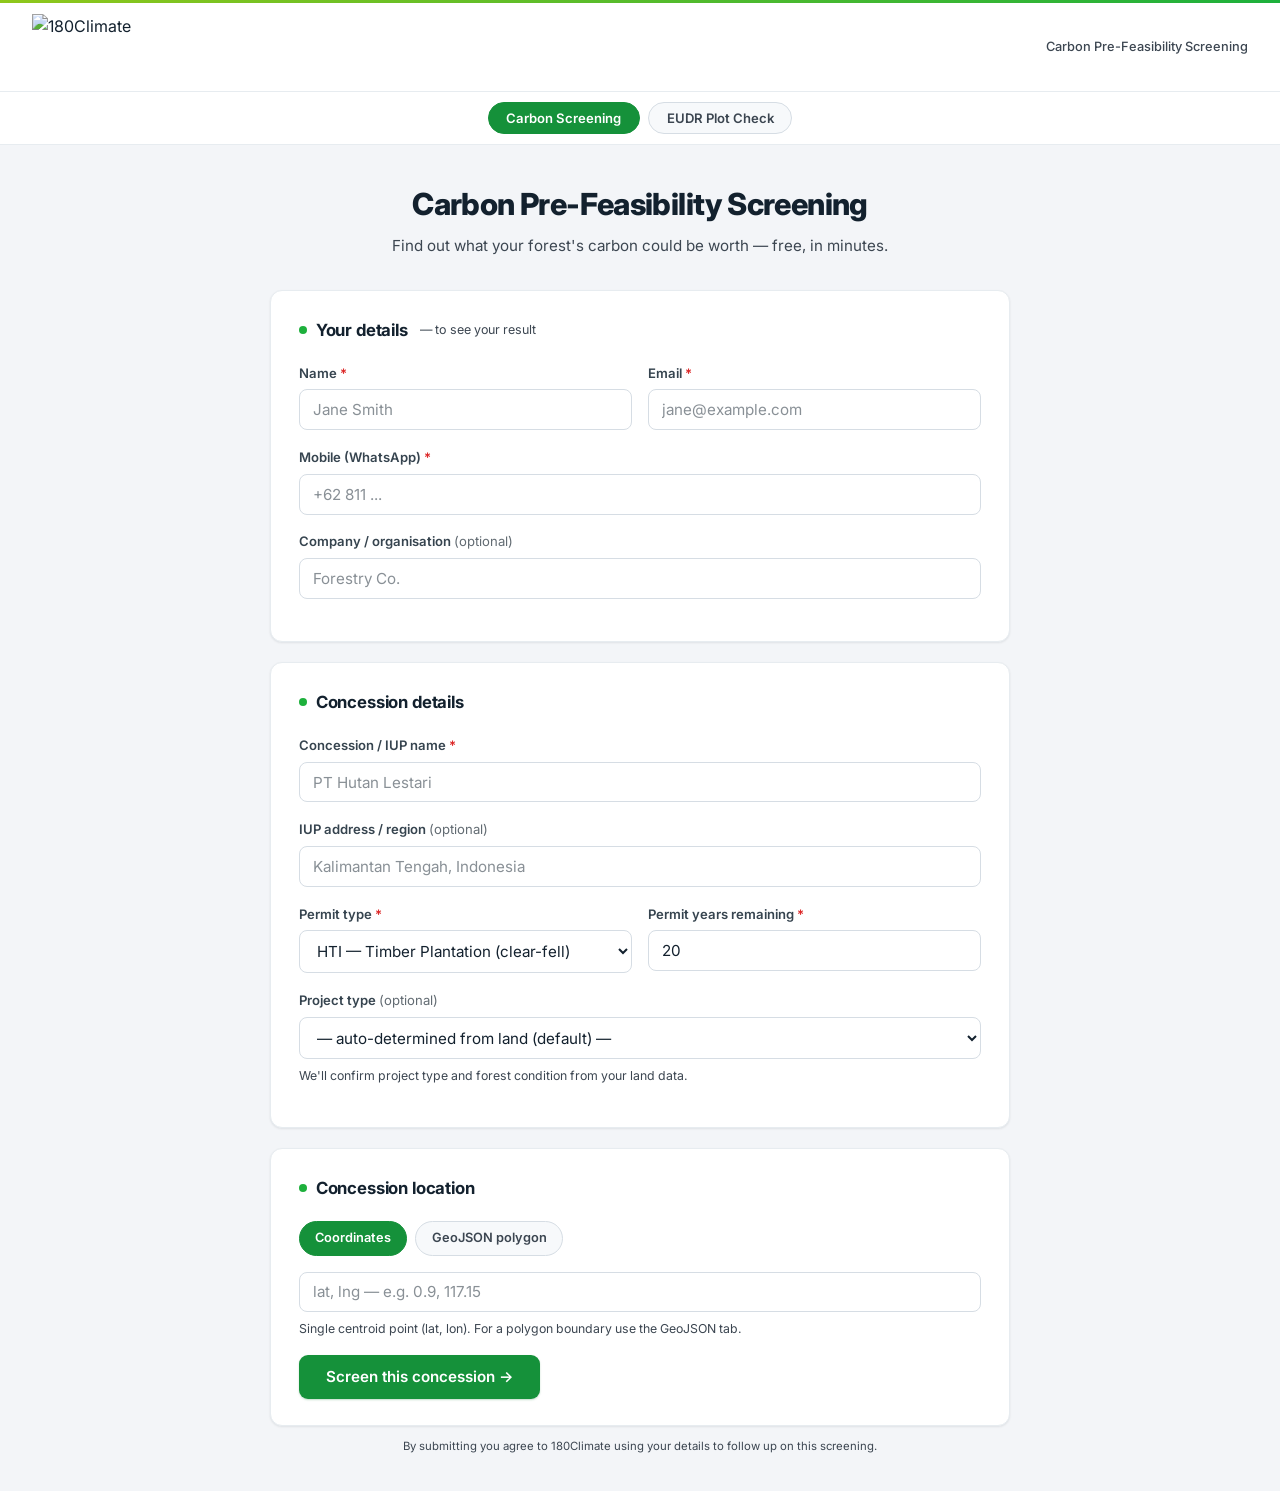
==== frontend/index.html @ b821e840 "fix(eudr): map basemap maxNativeZoom+fitBounds cap+invalidateSize (WO-EUDR-LIVEFIX-018) frontend/ind" ====
<!DOCTYPE html>
<html lang="en">
<head>
  <meta charset="UTF-8">
  <meta name="viewport" content="width=device-width, initial-scale=1.0">
  <title>180Climate — Carbon Pre-Feasibility Screening</title>
  <link rel="preconnect" href="https://fonts.googleapis.com">
  <link rel="preconnect" href="https://fonts.gstatic.com" crossorigin>
  <link href="https://fonts.googleapis.com/css2?family=Inter:wght@400;500;600;700;800&display=swap" rel="stylesheet">
  <link rel="icon" type="image/png" href="/favicon.ico">
  <link rel="stylesheet" href="https://unpkg.com/leaflet@1.9.4/dist/leaflet.css"/>
  <style>
    :root {
      --green: #15913A;
      --green-deep: #0E7A30;
      --green-bright: #1DB03C;
      --lime: #8FC71B;
      --ink: #13212E;
      --muted: #3C4651;
      --line: #D6DDE4;
      --line-soft: #E7ECF0;
      --page: #F3F5F8;
      --surface: #FFFFFF;
      --radius: 12px;
      --shadow: 0 1px 2px rgba(16,32,48,.05), 0 1px 3px rgba(16,32,48,.04);
    }
    *, *::before, *::after { box-sizing: border-box; margin: 0; padding: 0; }
    body { font-family: 'Inter', system-ui, -apple-system, 'Segoe UI', sans-serif;
      background: var(--page); color: var(--ink); line-height: 1.55; -webkit-font-smoothing: antialiased; }

    /* ── Top stripe ───────────────────────────────────────────────────────── */
    .topbar { height: 3px; background: linear-gradient(90deg, var(--lime), var(--green-bright)); }

    /* ── Header ───────────────────────────────────────────────────────────── */
    header {
      background: var(--surface); border-bottom: 1px solid var(--line-soft);
      padding: .7rem 2rem; display: flex; align-items: center; gap: 1rem;
      position: sticky; top: 0; z-index: 1000;
    }
    .logo-img { height: 66px; width: auto; display: block; }
    .header-tag { margin-left: auto; font-size: .8rem; font-weight: 500; color: var(--muted); display: none; }
    @media(min-width: 580px) { .header-tag { display: block; } }

    /* ── Layout ───────────────────────────────────────────────────────────── */
    .container { max-width: 780px; margin: 2.25rem auto; padding: 0 1.25rem; }

    /* ── Hero ─────────────────────────────────────────────────────────────── */
    .hero { text-align: center; margin-bottom: 2rem; }
    .hero h1 { font-size: 1.9rem; font-weight: 800; letter-spacing: -.02em; color: var(--ink); }
    .hero p { margin-top: .4rem; font-size: .95rem; color: var(--muted); }
    .hero .pills { margin-top: .75rem; display: flex; gap: .4rem; justify-content: center; flex-wrap: wrap; }

    /* ── Cards ────────────────────────────────────────────────────────────── */
    .card {
      background: var(--surface); border: 1px solid var(--line-soft); border-radius: var(--radius);
      box-shadow: var(--shadow); padding: 1.6rem 1.75rem; margin-bottom: 1.25rem;
    }
    .card h2 {
      font-size: 1.05rem; font-weight: 700; color: var(--ink); letter-spacing: -.01em;
      display: flex; align-items: center; gap: .55rem; margin-bottom: 1.25rem;
    }
    .card h2 .dot { width: 8px; height: 8px; border-radius: 50%; background: var(--green-bright); flex-shrink: 0; }
    .card h2 .hint { margin-left: .2rem; font-size: .78rem; font-weight: 400; color: var(--muted); }

    /* ── Form elements ────────────────────────────────────────────────────── */
    .form-row { margin-bottom: 1.05rem; }
    label { display: block; font-size: .82rem; font-weight: 600; color: #36444F; margin-bottom: .4rem; }
    .req { color: #DC2626; }
    .opt { color: #626B72; font-weight: 400; }
    input, select, textarea {
      width: 100%; font-family: inherit; font-size: .95rem; color: var(--ink);
      background: var(--surface); border: 1px solid var(--line); border-radius: 8px;
      padding: .62rem .8rem; transition: border-color .15s, box-shadow .15s;
    }
    input::placeholder, textarea::placeholder { color: #899096; }
    input:focus, select:focus, textarea:focus {
      outline: none; border-color: var(--green);
      box-shadow: 0 0 0 3px rgba(21,145,58,.15);
    }
    textarea { resize: vertical; min-height: 80px; font-family: monospace; font-size: .82rem; }
    .grid2 { display: grid; grid-template-columns: 1fr 1fr; gap: 1rem; }
    @media(max-width: 560px) { .grid2 { grid-template-columns: 1fr; } }
    .help { margin-top: .4rem; font-size: .77rem; color: var(--muted); }

    /* ── Buttons ──────────────────────────────────────────────────────────── */
    .btn {
      background: var(--green); color: #fff; border: none; border-radius: 9px;
      padding: .8rem 1.7rem; font-size: .95rem; font-weight: 600; font-family: inherit;
      cursor: pointer; box-shadow: 0 1px 2px rgba(14,122,48,.25);
      transition: background .15s, transform .05s; display: inline-block;
    }
    .btn:hover { background: var(--green-deep); }
    .btn:active { transform: translateY(1px); }
    .btn:disabled { background: #aaa; cursor: not-allowed; }
    .btn-outline {
      background: transparent; color: var(--green);
      border: 2px solid var(--green); padding: .4rem .9rem; font-size: .82rem; box-shadow: none;
    }
    .btn-outline:hover { background: #E8F6EC; }
    .btn-full { width: 100%; text-align: center; }

    /* ── Tabs ─────────────────────────────────────────────────────────────── */
    .tabs { display: flex; gap: .5rem; margin-bottom: 1rem; }
    .tab {
      padding: .4rem .95rem; border: 1px solid var(--line); border-radius: 999px;
      font-size: .8rem; font-weight: 600; color: var(--muted); background: #F7F9FB; cursor: pointer;
      transition: all .15s;
    }
    .tab.active { background: var(--green); color: #fff; border-color: var(--green); }
    .tab-content { display: none; }
    .tab-content.active { display: block; }

    /* ── Steps ────────────────────────────────────────────────────────────── */
    .step { display: none; }
    .step.active { display: block; }

    /* ── Error / success ──────────────────────────────────────────────────── */
    .error-msg {
      color: #7f1d1d; background: #fef2f2; border: 1px solid #fca5a5;
      padding: .55rem .85rem; border-radius: 8px; font-size: .84rem; margin-top: .5rem;
    }
    .success-msg {
      color: var(--green); background: #E8F6EC; border: 1px solid #CDEBD5;
      padding: .55rem .85rem; border-radius: 8px; font-size: .84rem;
    }

    /* ── Hero / status pills ──────────────────────────────────────────────── */
    .pill {
      font-size: .9rem; font-weight: 600; color: var(--green); background: #E8F6EC;
      border: 1px solid #CDEBD5; padding: .25rem .7rem; border-radius: 999px;
    }

    /* ── Value-first result hero card ────────────────────────────────────── */
    .result-hero {
      background: linear-gradient(135deg, #0E7A30, #15913A);
      color: #fff; border-radius: var(--radius); padding: 2rem 1.9rem;
      box-shadow: 0 6px 24px rgba(14,122,48,.18); margin-bottom: 1.25rem;
    }
    .result-hero .rlbl { font-size: .85rem; font-weight: 600; opacity: .85; letter-spacing: .01em; }
    .result-hero .rnum { font-size: 2.3rem; font-weight: 800; letter-spacing: -.02em; margin: .35rem 0 .15rem; line-height: 1.05; }
    .result-hero .rsub { font-size: 1rem; font-weight: 500; opacity: .92; }
    .result-hero .rchip { display: inline-block; margin-top: .9rem; font-size: .74rem; font-weight: 600; background: rgba(255,255,255,.18); padding: .25rem .7rem; border-radius: 999px; }
    .worth-box { background: #F3FAF5; border: 1px solid #CDEBD5; border-radius: 10px; padding: .9rem 1.1rem; font-size: .95rem; margin-top: 1rem; color: #2c3742; }
    .worth-box b { color: #0E7A30; }

    /* ── Moves (value-first 3-card section) ─────────────────────────────── */
    .moves-h { font-size: 1.1rem; font-weight: 800; letter-spacing: -.01em; margin: 1.75rem 0 .9rem; }
    .move { background: var(--surface); border: 1px solid var(--line-soft); border-radius: var(--radius); box-shadow: var(--shadow); padding: 1.2rem 1.4rem; margin-bottom: 1rem; display: flex; gap: 1rem; align-items: flex-start; }
    .move .ic { font-size: 1.4rem; line-height: 1.2; flex: 0 0 auto; }
    .move .bd { font-size: .95rem; color: #2c3742; }
    .move .bd b { color: var(--ink); }
    .move .hl { color: var(--green); font-weight: 700; }
    .cta-move { background: linear-gradient(135deg, #0E7A30, #15913A); color: #fff; }
    .cta-move .bd { color: rgba(255,255,255,.95); }
    .cta-move .bd b { color: #fff; }
    .result-foot { margin: 1.5rem 0 2.5rem; font-size: .78rem; color: var(--muted); text-align: center; }
    .result-foot a { color: var(--green-deep); text-decoration: underline; }

    /* ── Legacy: out-of-scope + map overlay  ────────────────────────────── */
    .verdict-card { border-radius: var(--radius); padding: 1.5rem; margin-bottom: 1.25rem; box-shadow: var(--shadow); }
    .verdict-out-of-scope { background: linear-gradient(135deg,#fffde7,#fff9c4); border: 1px solid #fff176; }
    .verdict-badge { display: inline-flex; align-items: center; gap: .4rem; padding: .25rem .7rem; border-radius: 999px; font-size: .9rem; font-weight: 600; margin-bottom: .75rem; }
    .badge-flagged { background: #78350f; color: #fff; }
    .badge-pill { display: inline-block; padding: .2rem .6rem; border-radius: 4px; font-size: .7rem; font-weight: 700; letter-spacing: .4px; margin-right: .35rem; }
    .pill-tier { background: var(--ink); color: var(--green-bright); }
    .pill-meth { background: #E8F6EC; color: var(--green); }
    .pill-warn { background: #78350f; color: #fff; }

    /* ── Map ──────────────────────────────────────────────────────────────── */
    .map-card { padding: 0; overflow: hidden; border-radius: var(--radius); margin-bottom: 1.25rem;
                border: 1px solid var(--line-soft); box-shadow: var(--shadow); }
    #map { height: 360px; }

    /* ── Annual loss chart ────────────────────────────────────────────────── */
    .loss-wrap { padding: .85rem 1.25rem 1.1rem; border-top: 1px solid var(--line-soft); }
    .loss-title { font-size: .78rem; font-weight: 700; color: var(--muted); margin-bottom: .5rem; }
    .loss-chart { font-size: .69rem; }
    .loss-row {
      display: grid; grid-template-columns: 2.8rem 1fr 5.5rem;
      gap: .25rem; align-items: center; margin-bottom: .22rem;
    }
    .loss-year { color: var(--muted); text-align: right; font-variant-numeric: tabular-nums; }
    .loss-bar-bg { background: var(--line-soft); border-radius: 2px; height: 9px; overflow: hidden; }
    .loss-bar { background: #ffab91; height: 100%; border-radius: 2px; }
    .loss-bar.win { background: #e53935; }
    .loss-val { color: var(--ink); font-variant-numeric: tabular-nums; }
    .loss-note { font-size: .67rem; color: var(--muted); margin-top: .4rem; }

    /* ── Narrative ────────────────────────────────────────────────────────── */
    .narrative { font-size: .86rem; line-height: 1.7; color: var(--muted); }
    .narrative strong { color: var(--ink); }
    .narrative hr { border: none; border-top: 1px solid var(--line-soft); margin: .85rem 0; }
    .sources { font-size: .71rem; color: var(--muted); margin-top: 1rem; padding-top: .75rem; border-top: 1px solid var(--line-soft); }

    /* ── Carrot ───────────────────────────────────────────────────────────── */
    .carrot-card {
      background: #E8F6EC; border: 1px solid #CDEBD5; border-radius: var(--radius);
      padding: 1.25rem 1.5rem; margin-bottom: 1.25rem; box-shadow: var(--shadow);
    }
    .carrot-card .carrot-text { font-size: .88rem; color: var(--green); line-height: 1.65; }

    /* ── Done step ────────────────────────────────────────────────────────── */
    .done-card { text-align: center; padding: 2.5rem 1.5rem; }
    .done-icon { font-size: 3rem; margin-bottom: 1rem; }
    .done-card h2 { display: block; font-size: 1.3rem; font-weight: 800; margin-bottom: .5rem; }
    .done-sub { color: var(--muted); font-size: .9rem; margin-bottom: 1.25rem; }
    .done-contact {
      background: #E8F6EC; border-radius: 8px;
      padding: 1rem 1.25rem; font-size: .88rem; color: var(--green); line-height: 1.7;
    }
    .consent-note { font-size: .71rem; color: var(--muted); text-align: center; margin-top: -.5rem; margin-bottom: 1.5rem; }

    /* ── Screen switcher nav ─────────────────────────────────────────────── */
    .screen-nav {
      background: var(--surface); border-bottom: 1px solid var(--line-soft);
      display: flex; justify-content: center; gap: .5rem; padding: .6rem 1.25rem;
    }
    .screen-tab {
      padding: .45rem 1.1rem; border: 1px solid var(--line); border-radius: 999px;
      font-size: .82rem; font-weight: 600; color: var(--muted); background: #F7F9FB;
      cursor: pointer; font-family: inherit; transition: all .15s;
    }
    .screen-tab.active { background: var(--green); color: #fff; border-color: var(--green); }
    .screen { display: none; }
    .screen.active { display: block; }

    /* ── EUDR blocker table ──────────────────────────────────────────────── */
    .eudr-hero-red {
      background: linear-gradient(135deg, #7f1d1d, #991b1b);
    }
    .eudr-hero-amber {
      background: linear-gradient(135deg, #78350f, #92400e);
    }
    .eudr-hero-clear {
      /* Deliberately NOT the same green as the carbon 'all clear' — teal to signal caution */
      background: linear-gradient(135deg, #065f46, #047857);
    }
    .eudr-hero-review {
      background: linear-gradient(135deg, #1e3a5f, #1e40af);
    }
    .eudr-headline {
      font-size: 1.55rem; font-weight: 800; letter-spacing: -.02em;
      margin: .3rem 0 .15rem; line-height: 1.1;
    }
    .eudr-subline { font-size: .9rem; font-weight: 500; opacity: .9; }
    .eudr-chip {
      display: inline-block; margin-top: .85rem; font-size: .73rem; font-weight: 600;
      background: rgba(255,255,255,.18); padding: .2rem .65rem; border-radius: 999px;
    }

    /* Per-plot rows */
    .plot-table { margin: 1.25rem 0; display: flex; flex-direction: column; gap: .6rem; }
    .plot-row {
      border-radius: 10px; padding: 1rem 1.2rem;
      border-left: 4px solid #ccc; background: #fafafa;
    }
    .plot-row.loss-detected {
      border-left-color: #dc2626; background: #fef2f2;
    }
    .plot-row.inconclusive {
      border-left-color: #d97706; background: #fffbeb;
    }
    .plot-row.clear-in-screen {
      /* Muted teal — NOT the same as a 'certified compliant' green */
      border-left-color: #0d9488; background: #f0fdfa;
    }
    .plot-row.geometry-invalid {
      border-left-color: #6b7280; background: #f9fafb;
    }
    .plot-row-head {
      display: flex; align-items: center; gap: .6rem; margin-bottom: .4rem;
    }
    .plot-icon { font-size: 1.15rem; flex: 0 0 auto; }
    .plot-id { font-size: .82rem; font-weight: 700; color: var(--muted); }
    .plot-label { font-size: .9rem; font-weight: 700; color: var(--ink); }
    .plot-detail { font-size: .85rem; color: var(--muted); line-height: 1.55; margin-bottom: .3rem; }
    .plot-action {
      font-size: .8rem; font-weight: 600; color: #1e293b;
      background: rgba(0,0,0,.04); border-radius: 6px;
      padding: .35rem .65rem; margin-top: .4rem; display: inline-block;
    }
    .plot-meta { font-size: .72rem; color: #94a3b8; margin-top: .45rem; }

    /* EUDR next-actions section */
    .eudr-next-h { font-size: 1.05rem; font-weight: 800; margin: 1.5rem 0 .7rem; letter-spacing: -.01em; }
    .eudr-note {
      font-size: .85rem; color: #2c3742; line-height: 1.65;
      background: #F3F5F8; border-radius: 8px; padding: .85rem 1rem; margin-bottom: .7rem;
    }
    .eudr-note strong { color: var(--ink); }
    .eudr-note.warn { background: #FFFBEB; border-left: 3px solid #D97706; }
    .eudr-attr { font-size: .72rem; color: var(--muted); margin-top: .3rem; }
    .eudr-footer { margin: 1.5rem 0 2.5rem; font-size: .75rem; color: var(--muted); text-align: center; line-height: 1.6; }
    .eudr-footer a { color: var(--green-deep); text-decoration: underline; }
    .eudr-cta-move { background: linear-gradient(135deg, #0E7A30, #15913A); color: #fff; margin-top: .5rem; }
    .eudr-cta-move .bd { color: rgba(255,255,255,.95); }
    .eudr-cta-move .bd b { color: #fff; }

    /* ── E5 readiness + get-ready kit ───────────────────────────────────────── */
    .eudr-section-h {
      font-size: 1.05rem; font-weight: 800; margin: 1.75rem 0 .75rem;
      letter-spacing: -.01em; color: var(--ink);
    }

    /* Readiness checklist */
    .readiness-list { display: flex; flex-direction: column; gap: .7rem; margin-top: .25rem; }
    .readiness-item {
      display: flex; align-items: flex-start; gap: .7rem;
      font-size: .88rem; line-height: 1.55; padding: .6rem .85rem;
      border-radius: 8px; background: #f8fafb;
    }
    .readiness-item.complete { background: #f0fdf4; }
    .readiness-item.incomplete { background: #fffbeb; }
    .readiness-icon { font-size: 1rem; flex: 0 0 auto; margin-top: .05rem; }
    .readiness-body { flex: 1; }
    .readiness-component { font-weight: 700; color: var(--ink); }
    .readiness-note { color: var(--muted); font-size: .8rem; margin-top: .1rem; }

    /* Evidence checklist */
    .evidence-list { margin: .5rem 0 .25rem; padding-left: 0; list-style: none; display: flex; flex-direction: column; gap: .35rem; }
    .evidence-list li {
      font-size: .87rem; color: #2c3742; line-height: 1.55;
      padding: .45rem .8rem; border-radius: 7px;
      background: #f3f5f8; border-left: 3px solid var(--green);
    }
    .evidence-list li::before { content: ""; }

    /* Who-files box */
    .who-files-box {
      border-radius: 10px; padding: 1rem 1.2rem; background: #eef6ff;
      border-left: 4px solid #3b82f6; margin-top: .25rem;
    }
    .who-files-who { font-weight: 700; color: #1e3a5f; font-size: .95rem; margin-bottom: .4rem; }
    .who-files-detail { font-size: .86rem; color: #2c3742; line-height: 1.6; }
    .who-files-action {
      margin-top: .6rem; font-size: .82rem; font-weight: 600; color: #1e3a5f;
      background: rgba(59,130,246,.12); border-radius: 6px;
      padding: .3rem .7rem; display: inline-block;
    }

    /* Indonesia context */
    .indonesia-box {
      border-radius: 10px; padding: 1rem 1.2rem; background: #f5f3ff;
      border-left: 4px solid #7c3aed; margin-top: .25rem;
    }
    .indonesia-risk { font-weight: 700; color: #4c1d95; font-size: .9rem; margin-bottom: .45rem; }
    .indonesia-deadlines { margin: .45rem 0; }
    .indonesia-deadline-row {
      display: flex; justify-content: space-between; font-size: .84rem;
      padding: .3rem 0; border-bottom: 1px solid rgba(124,58,237,.1);
    }
    .indonesia-deadline-row:last-child { border-bottom: none; }
    .indonesia-deadline-group { color: #2c3742; }
    .indonesia-deadline-date { font-weight: 700; color: #4c1d95; }
    .indonesia-note { font-size: .82rem; color: var(--muted); margin-top: .5rem; line-height: 1.55; }
    .indonesia-action {
      margin-top: .65rem; font-size: .82rem; font-weight: 600; color: #4c1d95;
      background: rgba(124,58,237,.1); border-radius: 6px;
      padding: .3rem .7rem; display: inline-block;
    }
  </style>
</head>
<body>

<div class="topbar"></div>
<header>
  <img src="/brand/logo.png" alt="180Climate" class="logo-img">
  <span class="header-tag" id="header-tag-text">Carbon Pre-Feasibility Screening</span>
</header>

<!-- Screen switcher -->
<nav class="screen-nav">
  <button class="screen-tab active" onclick="switchScreen('carbon')">Carbon Screening</button>
  <button class="screen-tab" onclick="switchScreen('eudr')">EUDR Plot Check</button>
</nav>

<!-- ══ Carbon screen (existing) ══════════════════════════════════════════════ -->
<div id="screen-carbon" class="screen active">
<div class="container">

  <!-- ══ Step 1: Input ══════════════════════════════════════════════════════ -->
  <div id="step-form" class="step active">

    <div class="hero">
      <h1>Carbon Pre-Feasibility Screening</h1>
      <p>Find out what your forest's carbon could be worth — free, in minutes.</p>
    </div>

    <!-- Light capture: contact -->
    <div class="card">
      <h2><span class="dot"></span>Your details<span class="hint">— to see your result</span></h2>
      <div class="grid2">
        <div class="form-row">
          <label>Name <span class="req">*</span></label>
          <input id="name" type="text" placeholder="Jane Smith">
        </div>
        <div class="form-row">
          <label>Email <span class="req">*</span></label>
          <input id="email" type="email" placeholder="jane@example.com">
        </div>
      </div>
      <div class="form-row">
        <label>Mobile (WhatsApp) <span class="req">*</span></label>
        <input id="mobile" type="tel" placeholder="+62 811 ...">
      </div>
      <div class="form-row">
        <label>Company / organisation <span class="opt">(optional)</span></label>
        <input id="company" type="text" placeholder="Forestry Co.">
      </div>
    </div>

    <!-- Concession details -->
    <div class="card">
      <h2><span class="dot"></span>Concession details</h2>
      <div class="form-row">
        <label>Concession / IUP name <span class="req">*</span></label>
        <input id="iup_name" type="text" placeholder="PT Hutan Lestari">
      </div>
      <div class="form-row">
        <label>IUP address / region <span class="opt">(optional)</span></label>
        <input id="iup_address" type="text" placeholder="Kalimantan Tengah, Indonesia">
      </div>
      <div class="grid2">
        <div class="form-row">
          <label>Permit type <span class="req">*</span></label>
          <select id="permit_type">
            <option value="HTI">HTI — Timber Plantation (clear-fell)</option>
            <option value="HA">HA — Natural Forest / Selective Logging</option>
          </select>
        </div>
        <div class="form-row">
          <label>Permit years remaining <span class="req">*</span></label>
          <input id="permit_years" type="number" min="0" max="99" value="20">
        </div>
      </div>
      <div class="form-row">
        <label>Project type <span class="opt">(optional)</span></label>
        <select id="project_type" onchange="onProjectTypeChange()">
          <option value="">— auto-determined from land (default) —</option>
          <option value="REDD">REDD+ — Reduced Emissions from Deforestation</option>
          <option value="IFM">IFM — Improved Forest Management</option>
          <option value="PEAT">PEAT — Avoided Peat Drainage / Subsidence</option>
          <option value="other">Other / Describe your own</option>
        </select>
        <div id="project_type_desc_row" class="form-row" style="display:none;margin-top:.5rem">
          <label>Describe your project <span class="opt">(optional)</span></label>
          <textarea id="project_type_description" rows="3"
            placeholder="e.g. Mixed forest concession with some peatland — HTI permit on Central Kalimantan island..."></textarea>
          <div class="help">
            We'll classify your project type automatically. Without a description we'll default to out-of-scope.
          </div>
        </div>
        <div class="help">We'll confirm project type and forest condition from your land data.</div>
      </div>
    </div>

    <!-- Location -->
    <div class="card">
      <h2><span class="dot"></span>Concession location</h2>
      <div class="tabs">
        <div class="tab active" onclick="switchTab('coords')">Coordinates</div>
        <div class="tab" onclick="switchTab('geojson')">GeoJSON polygon</div>
      </div>
      <div id="tab-coords" class="tab-content active">
        <div class="form-row">
          <input id="coords" type="text" placeholder="lat, lng — e.g. 0.9, 117.15">
          <div class="help">
            Single centroid point (lat, lon). For a polygon boundary use the GeoJSON tab.
          </div>
        </div>
      </div>
      <div id="tab-geojson" class="tab-content">
        <div class="form-row">
          <textarea id="geojson_payload"
            placeholder='{"type":"Polygon","coordinates":[[[117,1],[117.3,1],[117.3,0.8],[117,0.8],[117,1]]]}' rows="5"></textarea>
          <div class="help">
            Paste a GeoJSON Polygon. Coordinates in [longitude, latitude] order (WGS-84).
          </div>
        </div>
      </div>

      <div id="form-error" class="error-msg" style="display:none"></div>
      <div style="margin-top:.75rem">
        <button class="btn" id="btn-submit" onclick="submitCarbon()">Screen this concession →</button>
      </div>
    </div>

    <p class="consent-note">
      By submitting you agree to 180Climate using your details to follow up on this screening.
    </p>

  </div><!-- /step-form -->

  <!-- ══ Step 2: Results ════════════════════════════════════════════════════ -->
  <div id="step-result" class="step">

    <div style="display:flex;align-items:center;gap:.75rem;margin-bottom:1rem">
      <button class="btn btn-outline" onclick="showStep('step-form')">← New screening</button>
      <span style="font-size:.88rem;color:var(--muted);font-weight:600" id="result-title"></span>
    </div>

    <!-- Value-first hero card -->
    <div id="result-hero" class="result-hero">
      <div class="rlbl" id="result-lbl">Estimated carbon credits</div>
      <div class="rnum" id="result-num"></div>
      <div class="rsub" id="result-sub"></div>
      <span class="rchip" id="result-chip">Indicative satellite screening — yours to make bankable</span>
    </div>
    <div id="worth-box" class="worth-box" style="display:none">
      💰 <b>What that's worth:</b> <span id="worth-text"></span>
    </div>

    <!-- Map + annual loss chart -->
    <div class="card map-card" style="margin-top:1.25rem">
      <div id="map"></div>
      <div class="loss-wrap" id="loss-wrap" style="display:none">
        <div class="loss-title">Annual forest loss — Hansen GFC-2022-v1.10</div>
        <div class="loss-chart" id="loss-chart"></div>
        <div class="loss-note" id="loss-note"></div>
      </div>
    </div>

    <!-- Out-of-scope fallback (hidden by default) -->
    <div id="oos-card" style="display:none" class="card">
      <div id="oos-badge" class="verdict-badge badge-flagged" style="margin-bottom:.75rem">• Out of Scope</div>
      <div id="oos-text" style="font-size:.9rem"></div>
    </div>

    <!-- Value-first 3-move section -->
    <h2 class="moves-h" id="moves-heading" style="display:none">Here's how to lock that number in</h2>

    <!-- Move 1: RKU/RKT -->
    <div class="move" id="move-plan" style="display:none">
      <div class="ic">📋</div>
      <div class="bd">
        <b>Upload your harvest plan (RKU/RKT)</b> — it <span class="hl">tightens your estimate</span>
        and proves the project counts. This is what moves you from "opportunity" to "fundable."
      </div>
    </div>

    <!-- Move 2: Land check (flags as opportunities) -->
    <div class="move" id="move-land" style="display:none">
      <div class="ic">🗺️</div>
      <div class="bd" id="move-land-text">
        <b>We checked your land against the national forest map.</b>
        <span id="move-land-detail"></span>
      </div>
    </div>

    <!-- Move 3: CTA -->
    <div class="move cta-move" id="move-cta" style="display:none">
      <div class="ic">✅</div>
      <div class="bd">
        <b>Your next step.</b> A <b>180Climate Pre-Feasibility Study</b> turns this into a bankable,
        verified number — with our team on the ground.
        <div style="margin-top:.75rem">
          <a href="mailto:info@180climate.net" style="color:#fff;font-weight:700;font-size:.95rem">
            Talk to 180Climate → info@180climate.net</a>
        </div>
      </div>
    </div>

    <!-- Report downloads -->
    <div class="card" id="report-dl-card" style="display:none;margin-top:1rem">
      <h2><span class="dot"></span>Download your report</h2>
      <p style="font-size:.88rem;color:var(--muted);margin-bottom:.85rem">
        Your value-first PDF report — hero number, derivation, forest findings, CTA.
      </p>
      <div style="display:flex;gap:.75rem;flex-wrap:wrap">
        <button class="btn" onclick="downloadReport('pdf')">Download PDF</button>
      </div>
      <div id="dl-status" style="font-size:.8rem;color:var(--muted);margin-top:.5rem"></div>
    </div>

    <!-- ONE footer disclaimer -->
    <p class="result-foot" id="result-footer" style="display:none">
      Indicative satellite screening, not a verified credit issuance or legal advice.
      <a href="https://180climate.net/methodology" target="_blank">How this is calculated &amp; legal notes</a>
    </p>

  </div><!-- /step-result -->

  <!-- ══ Step 3: Confirmation ═══════════════════════════════════════════════ -->
  <div id="step-done" class="step">
    <div class="card done-card">
      <div class="done-icon">&#x2705;</div>
      <h2>Thank you!</h2>
      <p class="done-sub">
        Your screening result and report request have been sent to<br>
        <strong id="confirm-email"></strong>
      </p>
      <div class="done-contact">
        The 180Climate team will be in touch shortly.<br><br>
        Want to speak to someone now?<br>
        Email <strong>info@180climate.net</strong> &nbsp;&middot;&nbsp; <strong>www.180climate.net</strong>
      </div>
    </div>
  </div>

</div><!-- /container -->
</div><!-- /screen-carbon -->

<!-- ══ EUDR screen (new) ═════════════════════════════════════════════════════ -->
<div id="screen-eudr" class="screen">
<div class="container">

  <!-- ── EUDR Step 1: Intake ──────────────────────────────────────────────── -->
  <div id="eudr-step-form" class="step active">

    <div class="hero">
      <h1>EUDR Plot Check</h1>
      <p>Upload your plots — checked against the EU's own satellite forest maps, free, in minutes.</p>
    </div>

    <!-- What this is intro -->
    <div class="card" style="background:#f3f8ff;border-left:4px solid #3b82f6;padding:1rem 1.2rem;margin-bottom:.5rem">
      <p style="font-size:.9rem;font-weight:700;color:#1e3a5f;margin-bottom:.4rem">What this check is — and who it's for</p>
      <p style="font-size:.86rem;color:#2c3742;line-height:1.65;margin-bottom:.5rem">
        This is a free early check for Indonesian producers and exporters of palm oil, rubber, timber, cocoa and coffee.
        From the end of 2026 the EU's new anti-deforestation law — the <strong>EU Deforestation Regulation (EUDR)</strong>
        — will block these goods from the EU if they come from land where forest was cleared after 31 December 2020.
        We check your plots against the EU's own satellite forest maps and show you, in plain terms, which plots could be
        a problem, what to prepare, who files the EU paperwork, and your deadline.
        This is an early check to help you get ready — not the official EU filing itself.
      </p>
      <p style="font-size:.84rem;color:#475463;line-height:1.6">
        The EU filing is a <strong>Due Diligence Statement (DDS)</strong> — the declaration filed in the EU's online
        system (TRACES) stating your goods were not grown on land cleared of forest after 2020, and were produced legally.
      </p>
    </div>

    <!-- Contact -->
    <div class="card">
      <h2><span class="dot"></span>Your details<span class="hint">— to receive your result</span></h2>
      <div class="grid2">
        <div class="form-row">
          <label>Name <span class="req">*</span></label>
          <input id="eudr-name" type="text" placeholder="Jane Smith">
        </div>
        <div class="form-row">
          <label>Email <span class="req">*</span></label>
          <input id="eudr-email" type="email" placeholder="jane@example.com">
        </div>
      </div>
      <div class="grid2">
        <div class="form-row">
          <label>Mobile (WhatsApp) <span class="opt">(optional)</span></label>
          <input id="eudr-mobile" type="tel" placeholder="+62 811 ...">
        </div>
        <div class="form-row">
          <label>Company <span class="opt">(optional)</span></label>
          <input id="eudr-company" type="text" placeholder="Forestry Co.">
        </div>
      </div>
    </div>

    <!-- Commodity + role -->
    <div class="card">
      <h2><span class="dot"></span>What you grow and your EU role</h2>
      <div class="grid2">
        <div class="form-row">
          <label>Commodity <span class="req">*</span></label>
          <select id="eudr-commodity">
            <option value="palm">Palm oil</option>
            <option value="rubber">Rubber</option>
            <option value="timber">Timber / wood</option>
            <option value="cocoa">Cocoa</option>
            <option value="coffee">Coffee</option>
            <option value="manual_review">Other (manual review)</option>
          </select>
        </div>
        <div class="form-row">
          <label>Your role <span class="req">*</span></label>
          <select id="eudr-role">
            <option value="non_eu_supplier">Indonesian supplier / exporter</option>
            <option value="eu_first_placer">EU first placer (your EU buyer)</option>
            <option value="downstream_operator">Downstream operator / trader</option>
          </select>
        </div>
      </div>
      <div class="help" style="margin-top:-.2rem">
        The DDS is filed by the <strong>EU company that first places the product on the EU market</strong>
        — usually your EU buyer, not you. Your job is to provide the geolocation pack.
      </div>
    </div>

    <!-- Plot upload -->
    <div class="card">
      <h2><span class="dot"></span>Upload your plots</h2>
      <div class="tabs">
        <div class="tab active" onclick="eudrSwitchTab('file')">Upload file</div>
        <div class="tab" onclick="eudrSwitchTab('paste')">Paste GeoJSON</div>
      </div>

      <div id="eudr-tab-file" class="tab-content active">
        <div class="form-row">
          <input id="eudr-file" type="file" accept=".geojson,.json,.kml,.shp"
            style="padding:.45rem .6rem;font-size:.88rem">
          <div class="help">GeoJSON, KML, or SHP. Each feature = one plot. Coordinates must be in WGS-84 (EPSG:4326) to ≥6 decimal places (EUDR Art. 9).</div>
        </div>
      </div>

      <div id="eudr-tab-paste" class="tab-content">
        <div class="form-row">
          <textarea id="eudr-geojson" rows="6"
            placeholder='{"type":"FeatureCollection","features":[{"type":"Feature","properties":{"id":"plot_1"},"geometry":{"type":"Polygon","coordinates":[[[117.123456,-0.654321],[117.223456,-0.654321],[117.223456,-0.754321],[117.123456,-0.754321],[117.123456,-0.654321]]]}}]}'></textarea>
          <div class="help">Paste a GeoJSON Polygon, Feature, or FeatureCollection. Coordinates in [lon, lat] order. Use ≥6 decimal places.</div>
        </div>
      </div>

      <div id="eudr-form-error" class="error-msg" style="display:none"></div>
      <div style="margin-top:.75rem">
        <button class="btn" id="eudr-btn-submit" onclick="submitEudr()">
          Check my plots against the EU maps →
        </button>
      </div>
    </div>

    <p class="consent-note">
      By submitting you agree to 180Climate using your details to follow up on this screening.
    </p>
  </div><!-- /eudr-step-form -->

  <!-- ── EUDR Step 2: Results ──────────────────────────────────────────────── -->
  <div id="eudr-step-result" class="step">

    <div style="display:flex;align-items:center;gap:.75rem;margin-bottom:1rem">
      <button class="btn btn-outline" onclick="eudrShowStep('eudr-step-form')">← New check</button>
    </div>

    <!-- Roll-up hero -->
    <div id="eudr-hero" class="result-hero eudr-hero-review" style="margin-bottom:1rem">
      <div class="rlbl">EUDR Plot Check result</div>
      <div class="eudr-headline" id="eudr-headline">Checking your plots…</div>
      <div class="eudr-subline" id="eudr-subline"></div>
      <span class="eudr-chip" id="eudr-chip">Checked against the EU's own satellite forest maps</span>
    </div>

    <!-- Per-plot blocker table (the hero) -->
    <div class="card">
      <h2><span class="dot"></span>Your plots — red / amber / green
        <span class="hint"> &nbsp;·&nbsp;
          <a id="eudr-how-link" href="#" target="_blank" style="color:var(--muted);font-weight:400;font-size:.78rem">
            how this is checked
          </a>
        </span>
      </h2>
      <div id="eudr-plot-table" class="plot-table"></div>
    </div>

    <!-- E8: Plot map -->
    <h3 class="eudr-section-h">Your plots on the map</h3>
    <div id="eudr-map" style="height:340px;border-radius:10px;margin-bottom:1.25rem"></div>

    <!-- Next actions -->
    <h2 class="eudr-next-h">What to do next</h2>

    <div class="eudr-note warn" id="eudr-legality-note"></div>
    <div class="eudr-note warn" id="eudr-timber-note" style="display:none"></div>

    <!-- E7: PDF report download -->
    <h3 class="eudr-section-h">Download your triage report (PDF)</h3>
    <div class="card" style="padding:1.1rem 1.4rem">
      <p style="font-size:.88rem;color:var(--muted);line-height:1.6;margin-bottom:.9rem">
        Your value-first EUDR triage report — blocker summary, per-plot status,
        readiness checklist, and next steps. Not a Due Diligence Statement.
      </p>
      <button class="btn" id="eudr-pdf-btn" onclick="downloadEudrReport()" style="font-size:.88rem">
        Download triage report (PDF)
      </button>
      <div id="eudr-pdf-status" style="font-size:.8rem;color:var(--muted);margin-top:.4rem"></div>
    </div>

    <!-- E6: Geolocation pack download -->
    <h3 class="eudr-section-h">Download your geolocation pack</h3>
    <div class="card" style="padding:1.1rem 1.4rem">
      <p style="font-size:.88rem;color:var(--muted);line-height:1.6;margin-bottom:.9rem">
        Your plot coordinates formatted for the EU's system — a geolocation pack for <strong>DDS preparation</strong>.
        The DDS itself is filed in TRACES by the operator placing on the EU market.
      </p>
      <button class="btn btn-outline" id="eudr-dl-btn" onclick="downloadGeopack()" style="font-size:.88rem">
        Download your geolocation pack (GeoJSON)
      </button>
      <div id="eudr-dl-status" style="font-size:.8rem;color:var(--muted);margin-top:.4rem"></div>
    </div>

    <!-- E5: Readiness checklist -->
    <h3 class="eudr-section-h">Your readiness checklist — what you'll need for the EU filing (the DDS)</h3>
    <div class="card" style="padding:1rem 1.4rem">
      <div class="readiness-list" id="eudr-readiness-list"></div>
    </div>

    <!-- E5: Commodity evidence -->
    <h3 class="eudr-section-h" id="eudr-evidence-h">What to gather for your DDS</h3>
    <div class="card" style="padding:1rem 1.4rem">
      <ul class="evidence-list" id="eudr-evidence-list"></ul>
    </div>

    <!-- E5: Who files the DDS -->
    <h3 class="eudr-section-h">Who files the Due Diligence Statement</h3>
    <div class="who-files-box" id="eudr-who-files-box">
      <div class="who-files-who" id="eudr-who-files-who"></div>
      <div class="who-files-detail" id="eudr-who-files-detail"></div>
      <div class="who-files-action" id="eudr-who-files-action"></div>
    </div>

    <!-- E5: Indonesia context -->
    <h3 class="eudr-section-h">Indonesia — standard risk</h3>
    <div class="indonesia-box" id="eudr-indonesia-box">
      <div class="indonesia-risk" id="eudr-indonesia-risk"></div>
      <div class="indonesia-deadlines" id="eudr-indonesia-deadlines"></div>
      <div class="indonesia-note" id="eudr-indonesia-note"></div>
      <div class="indonesia-action" id="eudr-indonesia-action"></div>
    </div>

    <!-- Plain-language glossary -->
    <details class="card" style="padding:1rem 1.4rem;margin-bottom:.5rem">
      <summary style="font-size:.95rem;font-weight:700;color:var(--ink);cursor:pointer">
        Plain-language guide — the words we use explained
      </summary>
      <dl style="margin-top:.75rem;font-size:.84rem;line-height:1.65">
        <dt style="font-weight:700;color:var(--ink);margin-top:.6rem"><abbr title="EU Deforestation Regulation">EUDR</abbr> (EU Deforestation Regulation)</dt>
        <dd style="color:#475463;margin-left:0">The EU's new law; from end-2026 it blocks palm, rubber, timber, cocoa, coffee (plus cattle, soy) from the EU if grown on land cleared of forest after 31 Dec 2020.</dd>
        <dt style="font-weight:700;color:var(--ink);margin-top:.6rem"><abbr title="Due Diligence Statement">DDS</abbr> (Due Diligence Statement)</dt>
        <dd style="color:#475463;margin-left:0">The official declaration filed in the EU's system before your goods can enter the EU; it states they were not grown on deforested land (after 2020) and were produced legally.</dd>
        <dt style="font-weight:700;color:var(--ink);margin-top:.6rem">Geolocation pack</dt>
        <dd style="color:#475463;margin-left:0">Your plot boundaries as exact GPS coordinates (EU requires ≥6 decimals; the "Article 9" rule). We prepare this for you.</dd>
        <dt style="font-weight:700;color:var(--ink);margin-top:.6rem">TRACES</dt>
        <dd style="color:#475463;margin-left:0">The EU's online system where the DDS is filed.</dd>
        <dt style="font-weight:700;color:var(--ink);margin-top:.6rem">Operator / "first placer"</dt>
        <dd style="color:#475463;margin-left:0">The company that first brings your goods into the EU; it files the DDS — usually your EU buyer, not you.</dd>
        <dt style="font-weight:700;color:var(--ink);margin-top:.6rem">Standard risk</dt>
        <dd style="color:#475463;margin-left:0">The EU's rating for Indonesia; means full checks apply (no simplified shortcut).</dd>
        <dt style="font-weight:700;color:var(--ink);margin-top:.6rem">SVLK</dt>
        <dd style="color:#475463;margin-left:0">Indonesia's official timber-legality certificate (V-Legal).</dd>
        <dt style="font-weight:700;color:var(--ink);margin-top:.6rem">HGU (Hak Guna Usaha)</dt>
        <dd style="color:#475463;margin-left:0">Your legal right to use and cultivate the land.</dd>
      </dl>
    </details>

    <div class="move eudr-cta-move">
      <div class="ic">&#x1f91d;</div>
      <div class="bd">
        <b>180Climate prepares your DDS — and verifies flagged plots on the ground.</b>
        DDS prep, legality verification, forest-degradation assessment, and EU TRACES submission.
        <div style="margin-top:.75rem">
          <a href="mailto:info@180climate.net" style="color:#fff;font-weight:700;font-size:.95rem">
            Talk to 180Climate &rarr; info@180climate.net
          </a>
        </div>
      </div>
    </div>

    <div class="eudr-attr" id="eudr-jrc-attr"></div>

    <p class="eudr-footer" id="eudr-footer-text"></p>

  </div><!-- /eudr-step-result -->

</div><!-- /container -->
</div><!-- /screen-eudr -->

<script src="https://unpkg.com/leaflet@1.9.4/dist/leaflet.js"></script>
<script>
// ── State ──────────────────────────────────────────────────────────────────
var _map = null;
var _result = null;
var _cache = {};   // input form cache
var _geoTab = 'coords';

// ── UI helpers ─────────────────────────────────────────────────────────────
function switchTab(tab) {
  _geoTab = tab;
  document.querySelectorAll('.tab').forEach(function(t) {
    t.classList.toggle('active', t.textContent.toLowerCase().includes(tab));
  });
  document.getElementById('tab-coords').classList.toggle('active', tab === 'coords');
  document.getElementById('tab-geojson').classList.toggle('active', tab === 'geojson');
}

function showStep(id) {
  document.querySelectorAll('.step').forEach(function(s) { s.classList.remove('active'); });
  document.getElementById(id).classList.add('active');
  window.scrollTo({ top: 0, behavior: 'smooth' });
}

function fmtN(n) { return n.toLocaleString('en', { maximumFractionDigits: 0 }); }

// Simple markdown: **bold**, ---, newlines
function md(text) {
  return (text || '')
    .replace(/&/g,'&amp;').replace(/</g,'&lt;').replace(/>/g,'&gt;')
    .replace(/\*\*(.*?)\*\*/g,'<strong>$1</strong>')
    .replace(/^---$/gm,'<hr>')
    .replace(/\n/g,'<br>');
}

// ── Geo input ──────────────────────────────────────────────────────────────
function buildGeo() {
  if (_geoTab === 'coords') {
    var v = document.getElementById('coords').value.trim();
    if (!v) throw new Error('Enter coordinates (lat, lng) or use the GeoJSON tab for a polygon.');
    return { fmt: 'coords', payload: v };
  } else {
    var v2 = document.getElementById('geojson_payload').value.trim();
    if (!v2) throw new Error('Paste a GeoJSON Polygon in the GeoJSON tab.');
    try { JSON.parse(v2); } catch(e) { throw new Error('Invalid JSON — please paste a valid GeoJSON Polygon.'); }
    return { fmt: 'geojson', payload: v2 };
  }
}

function onProjectTypeChange() {
  var v = document.getElementById('project_type').value;
  document.getElementById('project_type_desc_row').style.display = (v === 'other') ? 'block' : 'none';
}

// ── Submit carbon form ─────────────────────────────────────────────────────
async function submitCarbon() {
  var errEl = document.getElementById('form-error');
  errEl.style.display = 'none';
  var btn = document.getElementById('btn-submit');
  btn.disabled = true; btn.textContent = 'Screening…';

  try {
    var geo = buildGeo();
    var rawProjectType = document.getElementById('project_type').value || 'REDD';
    var rawDesc = document.getElementById('project_type_description') ? document.getElementById('project_type_description').value.trim() : '';
    _cache = {
      name:    document.getElementById('name').value.trim(),
      email:   document.getElementById('email').value.trim(),
      mobile:  document.getElementById('mobile').value.trim(),
      company: document.getElementById('company').value.trim(),
      iup_name:   document.getElementById('iup_name').value.trim(),
      iup_address: document.getElementById('iup_address').value.trim() || 'Indonesia',
      permit_type: document.getElementById('permit_type').value,
      permit_years_remaining: parseInt(document.getElementById('permit_years').value, 10),
      project_type: rawProjectType,
      project_type_description: rawProjectType === 'other' ? rawDesc : null,
      geo: geo,
    };
    if (!_cache.name)     throw new Error('Name is required.');
    if (!_cache.email)    throw new Error('Email is required.');
    if (!_cache.mobile)   throw new Error('Mobile (WhatsApp) is required.');
    if (!_cache.iup_name) throw new Error('Concession name is required.');

    var payload = {
      contact: { name: _cache.name, email: _cache.email, mobile: _cache.mobile || null, company: _cache.company || null },
      iup_name: _cache.iup_name,
      iup_address: _cache.iup_address,
      permit_type: _cache.permit_type,
      permit_years_remaining: _cache.permit_years_remaining,
      project_type: _cache.project_type,
      project_type_description: _cache.project_type_description || null,
      geo: geo,
    };

    var res = await fetch('/api/carbon', {
      method: 'POST',
      headers: { 'Content-Type': 'application/json' },
      body: JSON.stringify(payload),
    });
    if (!res.ok) {
      var err = await res.json().catch(function() { return {}; });
      throw new Error(err.detail || ('Error ' + res.status + ' — please try again.'));
    }
    _result = await res.json();
    renderResult();
    showStep('step-result');
  } catch(e) {
    errEl.textContent = e.message; errEl.style.display = 'block';
  } finally {
    btn.disabled = false; btn.textContent = 'Screen this concession →';
  }
}

// ── Render result (value-first) ────────────────────────────────────────────
function renderResult() {
  var r = _result;
  var ov = (r.map && r.map.loss_overlay) ? r.map.loss_overlay : {};
  var verdict = ov.verdict || 'eligible';

  // ── Out-of-scope ──────────────────────────────────────────────────────────
  if (r.engine === 'out_of_scope' || r.verdict === 'out_of_scope') {
    document.getElementById('result-title').textContent = _cache.iup_name || 'Your concession';
    document.getElementById('result-hero').style.background = 'linear-gradient(135deg,#78350f,#92400e)';
    document.getElementById('result-lbl').textContent = 'Out of scope';
    document.getElementById('result-num').textContent = '';
    document.getElementById('result-sub').textContent = r.apology || '';
    document.getElementById('result-chip').style.display = 'none';
    document.getElementById('oos-card').style.display = 'block';
    document.getElementById('oos-text').innerHTML =
      '<strong>Next step:</strong> ' + (r.cta || '') + '<br><br>'
      + '<a href="mailto:' + (r.cta_email || 'info@180climate.net') + '" style="color:#15913A;font-weight:700">'
      + (r.cta_email || 'info@180climate.net') + '</a>'
      + (r.lead_captured ? '<br><span style="font-size:.8rem;color:var(--muted);margin-top:.5rem;display:block">✓ Your details have been recorded — we\'ll follow up.</span>' : '');
    document.getElementById('result-footer').style.display = 'block';
    return;
  }

  // ── Normal result ─────────────────────────────────────────────────────────
  document.getElementById('result-title').textContent = _cache.iup_name;

  var hasRange = (ov.quantity_low_tco2e != null && ov.quantity_high_tco2e != null);
  var isPeat   = (ov.baseline_class === 'peat');

  if (hasRange) {
    document.getElementById('result-lbl').textContent =
      'Estimated carbon credits · ' + (_cache.iup_name || 'your concession');
    document.getElementById('result-num').textContent =
      fmtN(ov.quantity_low_tco2e) + ' – ' + fmtN(ov.quantity_high_tco2e) + ' tCO₂e';
    var perYrLow  = ov.quantity_low_per_yr_tco2e;
    var perYrHigh = ov.quantity_high_per_yr_tco2e;
    document.getElementById('result-sub').textContent =
      'over a 30-year project'
      + (perYrLow != null ? '  ·  ≈ ' + fmtN(perYrLow) + ' – ' + fmtN(perYrHigh) + ' tonnes per year' : '');

    // Worth box
    var price = 8;
    var loUsd = Math.round(ov.quantity_low_tco2e * price);
    var hiUsd = Math.round(ov.quantity_high_tco2e * price);
    function fmtM(n) { return n >= 1e6 ? 'US$' + Math.round(n/1e6) + 'M' : 'US$' + fmtN(n); }
    document.getElementById('worth-text').textContent =
      'at indicative voluntary-carbon prices (~US$' + price + '/tonne), roughly '
      + fmtM(loUsd) + ' – ' + fmtM(hiUsd) + ' across the project. '
      + '(Indicative market range, not a quote.)';
    document.getElementById('worth-box').style.display = 'block';
  } else if (isPeat) {
    document.getElementById('result-hero').style.background = 'linear-gradient(135deg,#065F46,#059669)';
    document.getElementById('result-lbl').textContent = 'Your land has a carbon pathway';
    document.getElementById('result-num').textContent = 'Restoration project opportunity';
    document.getElementById('result-sub').textContent =
      'Peat rewetting / WRC may qualify — see move cards below';
  } else {
    document.getElementById('result-lbl').textContent = 'Screening flag — review required';
    document.getElementById('result-num').textContent = '';
    document.getElementById('result-sub').textContent = r.summary || '';
    document.getElementById('result-chip').style.display = 'none';
  }

  // ── Map ────────────────────────────────────────────────────────────────────
  if (_map) { _map.remove(); _map = null; }
  _map = L.map('map');
  L.tileLayer('https://{s}.tile.openstreetmap.org/{z}/{x}/{y}.png', {
    attribution: '© OpenStreetMap contributors', maxZoom: 18,
  }).addTo(_map);
  var bndry = r.map ? r.map.boundary_geojson : null;
  if (bndry) {
    if (bndry.type === 'Point') {
      var coords = bndry.coordinates;
      _map.setView([coords[1], coords[0]], 11);
      L.marker([coords[1], coords[0]]).addTo(_map).bindPopup(_cache.iup_name).openPopup();
    } else {
      var layer = L.geoJSON(bndry, {
        style: { color: '#15913A', weight: 2.5, fillColor: '#15913A', fillOpacity: .12 }
      }).addTo(_map);
      _map.fitBounds(layer.getBounds(), { padding: [30, 30] });
    }
  }
  if (ov.data) {
    var winYears = Object.keys(ov.data).filter(function(y) {
      var yr = parseInt(y, 10); return yr >= 2016 && yr <= 2022;
    });
    var winTotal = winYears.reduce(function(s, y) { return s + (ov.data[y] || 0); }, 0);
    var winAvg   = winYears.length ? winTotal / winYears.length : 0;
    var legend = L.control({ position: 'bottomright' });
    legend.onAdd = function() {
      var d = L.DomUtil.create('div');
      d.style.cssText = 'background:rgba(255,255,255,.93);padding:8px 12px;border-radius:6px;'
        + 'font-size:11px;line-height:1.6;max-width:185px;box-shadow:0 1px 5px rgba(0,0,0,.18)';
      d.innerHTML = '<strong>Forest Loss 2016–22</strong>'
        + '<br>Avg: ' + winAvg.toFixed(0) + ' ha/yr'
        + '<br>Total: ' + fmtN(winTotal) + ' ha'
        + (ov.area_ha ? '<br>Concession: ' + fmtN(ov.area_ha) + ' ha' : '')
        + '<br><span style="color:#aaa;font-size:10px">Hansen GFC-2022-v1.10</span>';
      return d;
    };
    legend.addTo(_map);
  }
  renderLossChart(ov.data || null);

  // ── 3-move value section ───────────────────────────────────────────────────
  document.getElementById('moves-heading').style.display = 'block';
  document.getElementById('move-plan').style.display = 'flex';
  document.getElementById('move-cta').style.display = 'flex';

  // Land check move: surface flags as opportunities
  var landDetail = '';
  if (isPeat || ov.baseline_class === 'peat') {
    landDetail = ' Peat areas on your land qualify for a <span class="hl">restoration project that can also pay</span> — nearly all your land has a credit pathway. You know this before spending a rupiah on a field study.';
  } else if (ov.forest_condition === 'cleared') {
    landDetail = ' We found that most of the area appears cleared — the carbon opportunity may depend on residual forest or forest regrowth. A field check is the upgrade.';
  } else if (ov.forest_condition) {
    var fgMap = { intact: 'mostly intact', light_degradation: 'lightly degraded', heavy_degradation: 'heavily degraded', unknown: 'satellite-visible' };
    landDetail = ' Your forest appears <b>' + (fgMap[ov.forest_condition] || ov.forest_condition) + '</b> — the basis of your number. We caught any protected-zone overlaps for you before any field spend.';
  } else {
    landDetail = ' We checked your land against national forest maps. Any protected-zone overlaps have been identified.';
  }
  document.getElementById('move-land-detail').innerHTML = landDetail;
  document.getElementById('move-land').style.display = 'flex';

  // ── Report download ────────────────────────────────────────────────────────
  document.getElementById('report-dl-card').style.display = hasRange ? 'block' : 'none';

  // ── Footer ─────────────────────────────────────────────────────────────────
  document.getElementById('result-footer').style.display = 'block';
}

// ── Annual loss bar chart ──────────────────────────────────────────────────
function renderLossChart(data) {
  var wrap  = document.getElementById('loss-wrap');
  var el    = document.getElementById('loss-chart');
  var noteEl= document.getElementById('loss-note');
  if (!data || !el) { wrap.style.display = 'none'; return; }

  var years = Object.keys(data).map(function(y) { return parseInt(y, 10); })
    .sort(function(a,b) { return a - b; });
  if (!years.length) { wrap.style.display = 'none'; return; }

  var vals   = years.map(function(y) { return data[String(y)] || 0; });
  var maxVal = Math.max.apply(null, vals.concat([1]));
  var winSet = {};
  years.forEach(function(y) { if (y >= 2016 && y <= 2022) winSet[y] = true; });
  var winVals = years.filter(function(y) { return winSet[y]; })
    .map(function(y) { return data[String(y)] || 0; });
  var winAvg  = winVals.length
    ? winVals.reduce(function(s,v) { return s+v; }, 0) / winVals.length : 0;

  el.innerHTML = years.map(function(y) {
    var v   = data[String(y)] || 0;
    var pct = (v / maxVal * 100).toFixed(1);
    var win = winSet[y] ? ' win' : '';
    return '<div class="loss-row">'
      + '<span class="loss-year">' + y + '</span>'
      + '<div class="loss-bar-bg"><div class="loss-bar' + win + '" style="width:' + pct + '%"></div></div>'
      + '<span class="loss-val">' + (v > 0 ? v.toFixed(0) + ' ha' : '—') + '</span>'
      + '</div>';
  }).join('');

  noteEl.innerHTML =
    '<span style="display:inline-block;width:10px;height:7px;background:#e53935;border-radius:1px;'
    + 'margin-right:4px;vertical-align:middle"></span>'
    + '2016–2022 averaging window (avg ' + winAvg.toFixed(0) + ' ha/yr used in estimate)';

  wrap.style.display = 'block';
}

// ── Screen switcher ────────────────────────────────────────────────────────
function switchScreen(which) {
  ['carbon', 'eudr'].forEach(function(s) {
    var scr = document.getElementById('screen-' + s);
    if (scr) scr.classList.toggle('active', s === which);
  });
  document.querySelectorAll('.screen-tab').forEach(function(t, i) {
    t.classList.toggle('active', (i === 0 && which === 'carbon') || (i === 1 && which === 'eudr'));
  });
  var tag = document.getElementById('header-tag-text');
  if (tag) tag.textContent = which === 'eudr' ? 'EUDR Plot Check' : 'Carbon Pre-Feasibility Screening';
  document.title = which === 'eudr'
    ? '180Climate — EUDR Plot Check'
    : '180Climate — Carbon Pre-Feasibility Screening';
  window.scrollTo({ top: 0, behavior: 'smooth' });
}

// ── Subdomain + ?tool= routing (WO-SUBDOMAIN-ROUTING-010) ─────────────────
document.addEventListener('DOMContentLoaded', function() {
  var params = new URLSearchParams(window.location.search);
  var toolParam = (params.get('tool') || '').toLowerCase();
  var host = (window.location.hostname || '').toLowerCase();
  var defaultTool;
  if (toolParam === 'eudr' || toolParam === 'carbon') {
    defaultTool = toolParam;               // ?tool= wins
  } else if (host.indexOf('eudr.') === 0) {
    defaultTool = 'eudr';                  // eudr.180climate.net
  } else if (host.indexOf('carbon.') === 0) {
    defaultTool = 'carbon';               // carbon.180climate.net
  } else {
    defaultTool = 'carbon';               // onrender.com / localhost / app.*
  }
  switchScreen(defaultTool);
});

// ── EUDR state ─────────────────────────────────────────────────────────────
var _eudrResult      = null;
var _eudrContactName = '';
var _eudrCommodity   = '';
var _eudrTab         = 'file';
var _eudrMap         = null;

function eudrSwitchTab(tab) {
  _eudrTab = tab;
  document.querySelectorAll('#eudr-step-form .tab').forEach(function(t) {
    t.classList.toggle('active', t.textContent.toLowerCase().includes(tab === 'file' ? 'upload' : 'paste'));
  });
  document.getElementById('eudr-tab-file').classList.toggle('active', tab === 'file');
  document.getElementById('eudr-tab-paste').classList.toggle('active', tab === 'paste');
}

function eudrShowStep(id) {
  document.querySelectorAll('#screen-eudr .step').forEach(function(s) { s.classList.remove('active'); });
  document.getElementById(id).classList.add('active');
  window.scrollTo({ top: 0, behavior: 'smooth' });
}

// ── Submit EUDR form ────────────────────────────────────────────────────────
async function submitEudr() {
  var errEl = document.getElementById('eudr-form-error');
  errEl.style.display = 'none';
  var btn = document.getElementById('eudr-btn-submit');
  btn.disabled = true; btn.textContent = 'Checking against EU maps…';

  try {
    var name  = document.getElementById('eudr-name').value.trim();
    var email = document.getElementById('eudr-email').value.trim();
    if (!name)  throw new Error('Name is required.');
    if (!email) throw new Error('Email is required.');

    var commodity = document.getElementById('eudr-commodity').value;
    var role      = document.getElementById('eudr-role').value;
    var mobile    = document.getElementById('eudr-mobile').value.trim();
    var company   = document.getElementById('eudr-company').value.trim();

    var fd = new FormData();
    fd.append('name',      name);
    fd.append('email',     email);
    fd.append('mobile',    mobile || '');
    fd.append('company',   company || '');
    fd.append('commodity', commodity);
    fd.append('role',      role);

    if (_eudrTab === 'file') {
      var fileInput = document.getElementById('eudr-file');
      if (!fileInput.files || !fileInput.files[0]) throw new Error('Please select a GeoJSON, KML, or SHP file.');
      fd.append('file', fileInput.files[0]);
    } else {
      var txt = document.getElementById('eudr-geojson').value.trim();
      if (!txt) throw new Error('Paste a GeoJSON Polygon or FeatureCollection.');
      try { JSON.parse(txt); } catch(e) { throw new Error('Invalid JSON — please paste a valid GeoJSON object.'); }
      fd.append('geojson_text', txt);
    }

    var res = await fetch('/api/eudr', { method: 'POST', body: fd });
    if (!res.ok) {
      var err = await res.json().catch(function() { return {}; });
      throw new Error(err.detail || ('Error ' + res.status + ' — please try again.'));
    }
    _eudrResult      = await res.json();
    _eudrContactName = name;
    _eudrCommodity   = commodity;
    renderEudrResult();
    eudrShowStep('eudr-step-result');
    // invalidateSize after the panel is visible so Leaflet measures the container correctly
    setTimeout(function() { if (_eudrMap) _eudrMap.invalidateSize(); }, 0);
  } catch(e) {
    errEl.textContent = e.message; errEl.style.display = 'block';
  } finally {
    btn.disabled = false; btn.textContent = 'Check my plots against the EU maps →';
  }
}

// ── Render EUDR result (the blocker table) ─────────────────────────────────
function renderEudrResult() {
  var r = _eudrResult;

  // ── Hero colour + headline ──────────────────────────────────────────────
  var heroEl = document.getElementById('eudr-hero');
  heroEl.className = 'result-hero';
  // Single source-of-truth map — must match generate_eudr_pdf() in reports/generator.py
  var _heroClass = {
    'loss_detected':   'eudr-hero-red',
    'review_needed':   'eudr-hero-amber',
    'clear_in_screen': 'eudr-hero-clear',
  };
  heroEl.classList.add(_heroClass[r.overall] || 'eudr-hero-amber');

  document.getElementById('eudr-headline').textContent = r.overall_headline || '';
  document.getElementById('eudr-subline').textContent =
    r.plot_count + ' plot' + (r.plot_count !== 1 ? 's' : '') + ' checked · run date ' + r.run_date;

  // ── Per-plot blocker table ──────────────────────────────────────────────
  var icons = {
    'loss_detected':   '&#x274c;',   // red X
    'inconclusive':    '&#x2753;',   // ?
    'clear_in_screen': '&#x1f7e2;',  // green circle (but detail always carries DDS framing)
    'geometry_invalid':'&#x1f6ab;',  // blocked
  };
  var cssClass = {
    'loss_detected':   'loss-detected',
    'inconclusive':    'inconclusive',
    'clear_in_screen': 'clear-in-screen',
    'geometry_invalid':'geometry-invalid',
  };

  var tableEl = document.getElementById('eudr-plot-table');
  tableEl.innerHTML = (r.plots || []).map(function(p) {
    var cls  = cssClass[p.detection] || '';
    var icon = icons[p.detection]   || '&#x2022;';
    var lossLine = (p.detection === 'loss_detected' && p.loss_after_2020_ha > 0)
      ? '<span class="plot-meta">Est. loss: ' + p.loss_after_2020_ha.toFixed(1) + ' ha post-2020 · </span>'
      : '';
    return '<div class="plot-row ' + cls + '">'
      + '<div class="plot-row-head">'
      +   '<span class="plot-icon">' + icon + '</span>'
      +   '<div>'
      +     '<div class="plot-id">' + escHtml(p.plot_id) + '</div>'
      +     '<div class="plot-label">' + escHtml(p.label) + '</div>'
      +   '</div>'
      + '</div>'
      + '<div class="plot-detail">' + escHtml(p.detail) + '</div>'
      + '<div class="plot-action">' + escHtml(p.action) + '</div>'
      + '<div class="plot-meta">'
      +   lossLine
      +   '<span>Screened: ' + p.run_date + '</span>'
      + '</div>'
      + '</div>';
  }).join('');

  // ── Next-action notes ───────────────────────────────────────────────────
  document.getElementById('eudr-legality-note').innerHTML =
    '<strong>Legality is a separate check:</strong> ' + escHtml(r.legality_note);

  var timberEl = document.getElementById('eudr-timber-note');
  if (r.timber_note) {
    timberEl.innerHTML = '<strong>For timber:</strong> ' + escHtml(r.timber_note);
    timberEl.style.display = 'block';
  } else {
    timberEl.style.display = 'none';
  }

  // ── E5: Readiness checklist ─────────────────────────────────────────────
  var readList = document.getElementById('eudr-readiness-list');
  readList.innerHTML = (r.readiness || []).map(function(item) {
    var ok = item.status === 'complete';
    var icon = ok ? '&#x2705;' : '&#x26a0;&#xfe0f;';
    return '<div class="readiness-item ' + (ok ? 'complete' : 'incomplete') + '">'
      + '<span class="readiness-icon">' + icon + '</span>'
      + '<div class="readiness-body">'
      +   '<div class="readiness-component">' + escHtml(item.component) + '</div>'
      +   '<div class="readiness-note">' + escHtml(item.note || '') + '</div>'
      + '</div>'
      + '</div>';
  }).join('');

  // ── E5: Commodity evidence ───────────────────────────────────────────────
  var evItems = r.commodity_evidence || [];
  document.getElementById('eudr-evidence-list').innerHTML = evItems.map(function(ev) {
    return '<li>' + escHtml(ev) + '</li>';
  }).join('');

  // ── E5: Who files ────────────────────────────────────────────────────────
  var wf = r.who_files || {};
  document.getElementById('eudr-who-files-who').textContent    = wf.who || '';
  document.getElementById('eudr-who-files-detail').textContent = wf.detail || '';
  document.getElementById('eudr-who-files-action').textContent = wf.action || '';

  // ── E5: Indonesia context ────────────────────────────────────────────────
  var ic = r.indonesia_context || {};
  document.getElementById('eudr-indonesia-risk').innerHTML =
    escHtml(ic.risk_level || '') + ' &mdash; ' + escHtml(ic.due_diligence || '');
  var deadlineHtml = (ic.deadlines || []).map(function(d) {
    return '<div class="indonesia-deadline-row">'
      + '<span class="indonesia-deadline-group">' + escHtml(d.group) + '</span>'
      + '<span class="indonesia-deadline-date">' + escHtml(d.deadline) + '</span>'
      + '</div>';
  }).join('');
  document.getElementById('eudr-indonesia-deadlines').innerHTML = deadlineHtml;
  document.getElementById('eudr-indonesia-note').textContent   = ic.simplified_route_note || '';
  document.getElementById('eudr-indonesia-action').textContent = ic.action || '';

  // ── Attribution + footer ────────────────────────────────────────────────
  document.getElementById('eudr-jrc-attr').textContent = r.jrc_attribution || '';
  document.getElementById('eudr-footer-text').innerHTML =
    escHtml(r.footer || '') + '<br>'
    + '<a href="' + (r.how_checked_url || '#') + '" target="_blank">How this is checked &amp; data sources</a>';

  if (r.how_checked_url) {
    document.getElementById('eudr-how-link').href = r.how_checked_url;
  }

  // ── E8: Plot map ─────────────────────────────────────────────────────────
  initEudrMap(r);
}

// ── EUDR satellite map (E8) ────────────────────────────────────────────────
function initEudrMap(r) {
  if (_eudrMap) { _eudrMap.remove(); _eudrMap = null; }

  var pack = r && r.geolocation_pack_geojson;
  if (!pack || !pack.features || pack.features.length === 0) return;

  var _detColour = {
    'loss_detected':   '#C0392B',
    'inconclusive':    '#8A5A00',
    'clear_in_screen': '#0E7A30',
    'geometry_invalid':'#8A97A3',
  };

  // Build a lookup from plot_id → {label, detail} for popup content
  var _plotInfo = {};
  (r.plots || []).forEach(function(p) {
    _plotInfo[p.plot_id] = { label: p.label || '', detail: p.detail || '' };
  });

  _eudrMap = L.map('eudr-map');

  var satellite = L.tileLayer(
    'https://server.arcgisonline.com/ArcGIS/rest/services/World_Imagery/MapServer/tile/{z}/{y}/{x}',
    { attribution: 'Imagery © Esri', maxNativeZoom: 18, maxZoom: 19 }
  );
  var streets = L.tileLayer(
    'https://{s}.tile.openstreetmap.org/{z}/{x}/{y}.png',
    { attribution: '© OpenStreetMap contributors', maxZoom: 19 }
  );
  satellite.addTo(_eudrMap);
  L.control.layers({ 'Satellite': satellite, 'Street': streets }, {}).addTo(_eudrMap);

  var geoLayer = L.geoJSON(pack, {
    style: function(feature) {
      var det = (feature.properties && feature.properties.detection) || 'inconclusive';
      var col = _detColour[det] || '#8A97A3';
      return { color: col, weight: 2.5, fillColor: col, fillOpacity: 0.18 };
    },
    pointToLayer: function(feature, latlng) {
      var det = (feature.properties && feature.properties.detection) || 'inconclusive';
      var col = _detColour[det] || '#8A97A3';
      return L.circleMarker(latlng, {
        radius: 8, color: col, weight: 2.5, fillColor: col, fillOpacity: 0.55
      });
    },
    onEachFeature: function(feature, layer) {
      var pid   = (feature.properties && feature.properties.plot_id) || '—';
      var info  = _plotInfo[pid] || {};
      var label = info.label || (feature.properties && feature.properties.detection) || '';
      var detail = info.detail || '';
      layer.bindTooltip(escHtml(pid), { permanent: true, direction: 'center',
        className: 'eudr-plot-tooltip' });
      layer.bindPopup(
        '<strong>' + escHtml(pid) + '</strong>'
        + '<br><em>' + escHtml(label) + '</em>'
        + (detail ? '<br><span style="font-size:.82rem;color:#444">' + escHtml(detail) + '</span>' : ''),
        { maxWidth: 280 }
      );
    },
  }).addTo(_eudrMap);

  _eudrMap.fitBounds(geoLayer.getBounds(), { padding: [30, 30], maxZoom: 16 });
}

function escHtml(s) {
  return (s || '').replace(/&/g,'&amp;').replace(/</g,'&lt;').replace(/>/g,'&gt;');
}

// ── Download Art-9 GeoJSON geolocation pack ────────────────────────────────
function downloadGeopack() {
  var status = document.getElementById('eudr-dl-status');
  if (!_eudrResult || !_eudrResult.geolocation_pack_geojson) {
    status.textContent = 'Run a plot check first to generate your geolocation pack.';
    return;
  }
  try {
    var pack = _eudrResult.geolocation_pack_geojson;
    if (!pack.features || pack.features.length === 0) {
      status.textContent = 'No valid plots to export — fix geometry errors and re-screen.';
      return;
    }
    var json = JSON.stringify(pack, null, 2);
    var blob = new Blob([json], { type: 'application/geo+json' });
    var url = URL.createObjectURL(blob);
    var a = document.createElement('a');
    // Filename: 180climate_geolocation_pack_YYMMDDHHMM.geojson
    var now = new Date();
    var pad = function(n) { return n < 10 ? '0' + n : '' + n; };
    var ts = ('' + now.getFullYear()).slice(2)
      + pad(now.getMonth() + 1) + pad(now.getDate())
      + pad(now.getHours()) + pad(now.getMinutes());
    a.href = url;
    a.download = '180climate_geolocation_pack_' + ts + '.geojson';
    document.body.appendChild(a);
    a.click();
    document.body.removeChild(a);
    URL.revokeObjectURL(url);
    var exportN = pack.features.length;
    status.textContent = exportN + (exportN === 1 ? ' plot exported.' : ' plots exported.');
  } catch(e) {
    status.textContent = 'Export failed — ' + e.message;
  }
}

// ── Download EUDR triage report (PDF) ─────────────────────────────────────
async function downloadEudrReport() {
  var status = document.getElementById('eudr-pdf-status');
  var btn    = document.getElementById('eudr-pdf-btn');
  if (!_eudrResult) {
    status.textContent = 'Run a plot check first.';
    return;
  }
  status.textContent = 'Generating PDF…';
  btn.disabled = true;
  try {
    // Prefer cached vars; fall back to form fields still in DOM
    var contactName = _eudrContactName
      || ((document.getElementById('eudr-name') || {}).value || '');
    var commodity = _eudrCommodity
      || ((document.getElementById('eudr-commodity') || {}).value || '');
    var payload = {
      result:       _eudrResult,
      contact_name: contactName,
      commodity:    commodity,
    };
    var res = await fetch('/api/eudr/report', {
      method:  'POST',
      headers: { 'Content-Type': 'application/json' },
      body:    JSON.stringify(payload),
    });
    if (!res.ok) throw new Error('PDF generation failed — please try again.');
    var blob = await res.blob();
    var url  = URL.createObjectURL(blob);
    var a    = document.createElement('a');
    var cd   = res.headers.get('content-disposition') || '';
    var fnM  = cd.match(/filename="([^"]+)"/);
    a.href     = url;
    a.download = fnM ? fnM[1] : '180climate_eudr_report.pdf';
    document.body.appendChild(a);
    a.click();
    document.body.removeChild(a);
    URL.revokeObjectURL(url);
    status.textContent = 'Report downloaded.';
  } catch(e) {
    status.textContent = e.message;
  } finally {
    btn.disabled = false;
  }
}

// ── Download report ────────────────────────────────────────────────────────
async function downloadReport(fmt) {
  var dlStatus = document.getElementById('dl-status');
  dlStatus.textContent = 'Generating ' + fmt.toUpperCase() + '…';
  try {
    var payload = {
      contact: { name: _cache.name, email: _cache.email, mobile: _cache.mobile || null, company: _cache.company || null },
      iup_name: _cache.iup_name,
      iup_address: _cache.iup_address,
      permit_type: _cache.permit_type,
      permit_years_remaining: _cache.permit_years_remaining,
      project_type: _cache.project_type,
      geo: _cache.geo,
    };
    var res = await fetch('/api/report?fmt=' + fmt, {
      method: 'POST',
      headers: { 'Content-Type': 'application/json' },
      body: JSON.stringify(payload),
    });
    if (!res.ok) throw new Error('Report generation failed — please try again.');
    var blob = await res.blob();
    var url = URL.createObjectURL(blob);
    var a = document.createElement('a');
    a.href = url;
    var cd = res.headers.get('content-disposition') || '';
    var fnMatch = cd.match(/filename="([^"]+)"/);
    a.download = fnMatch ? fnMatch[1] : ('report.' + fmt);
    document.body.appendChild(a);
    a.click();
    document.body.removeChild(a);
    URL.revokeObjectURL(url);
    dlStatus.textContent = '';
  } catch(e) {
    dlStatus.textContent = e.message;
  }
}

</script>
</body>
</html>
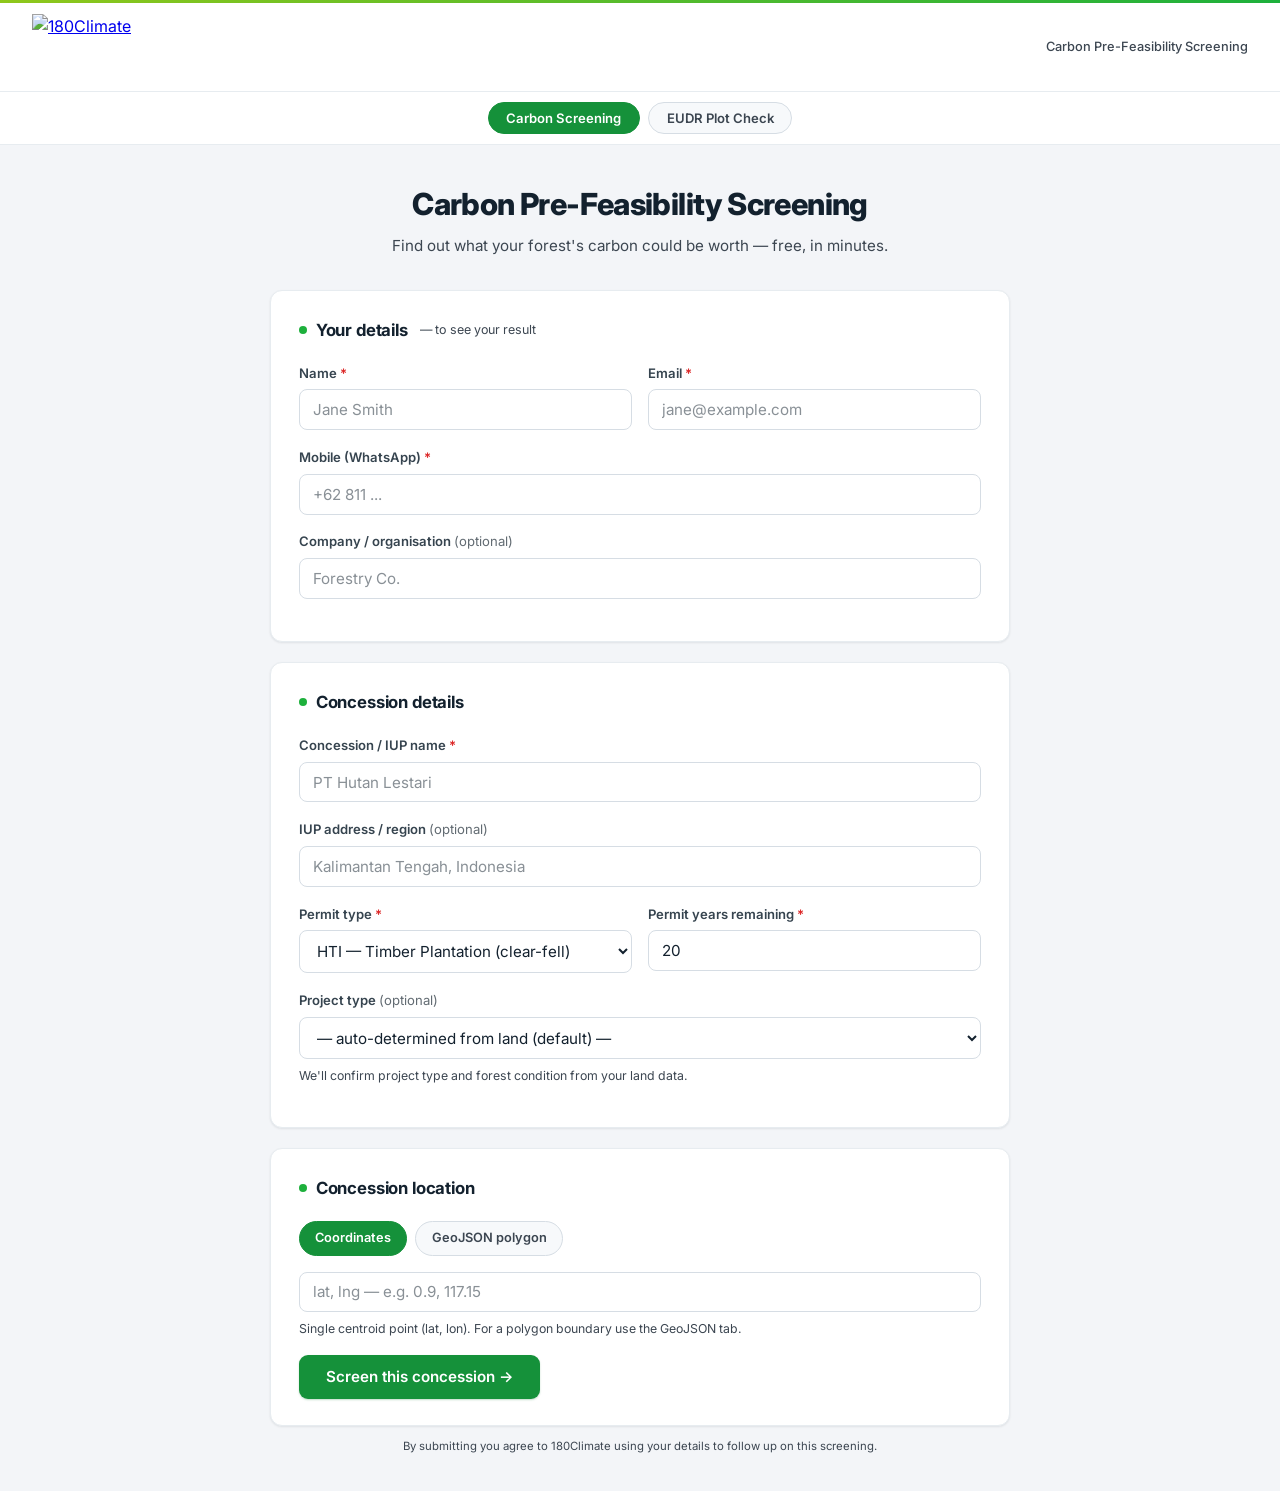
==== commit a8c3e97d: "feat(ui): wrap header logo in link to 180climate.net (WO-EUDR-LOGO-019) frontend/index.html L367: <i" ====
--- a/frontend/index.html
+++ b/frontend/index.html
@@ -364,7 +364,7 @@
 
 <div class="topbar"></div>
 <header>
-  <img src="/brand/logo.png" alt="180Climate" class="logo-img">
+  <a href="https://180climate.net" target="_blank" rel="noopener"><img src="/brand/logo.png" alt="180Climate" class="logo-img"></a>
   <span class="header-tag" id="header-tag-text">Carbon Pre-Feasibility Screening</span>
 </header>
 
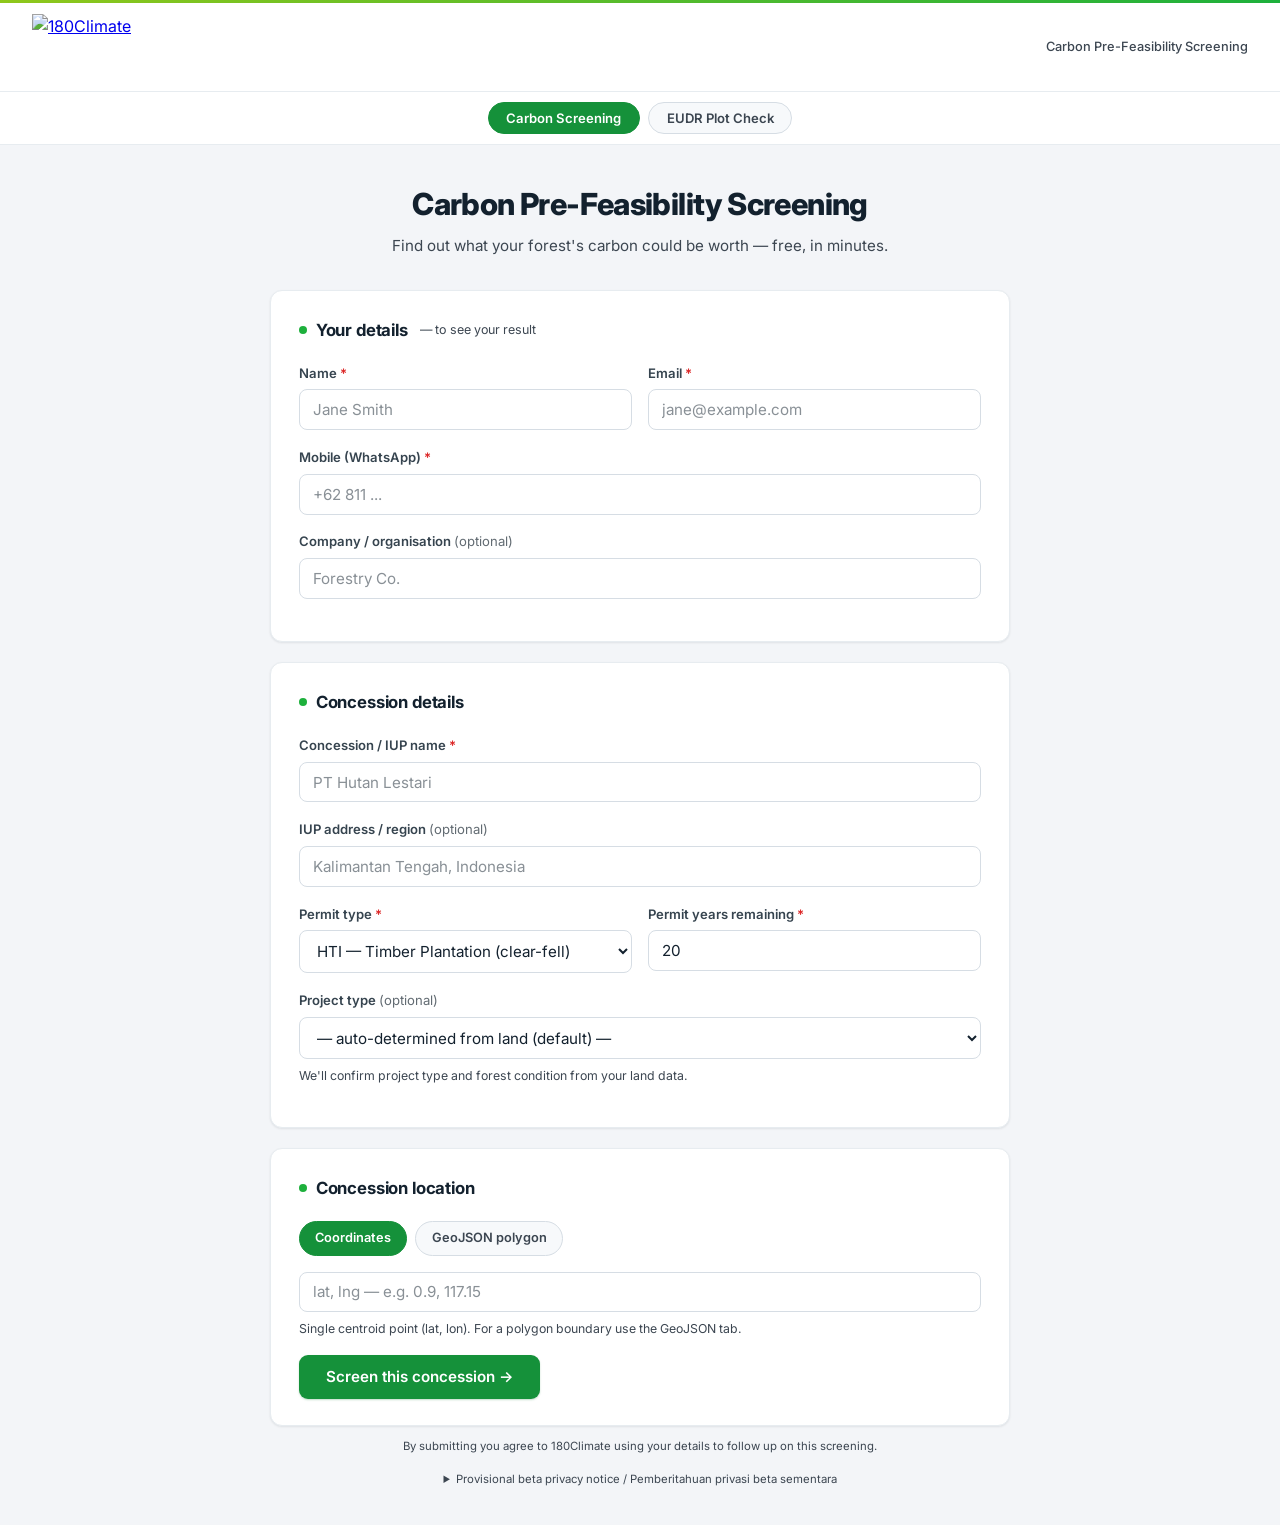
==== commit a92d9327: "fix: route open Fieldwork beta to native forms and show intake notices" ====
--- a/frontend/index.html
+++ b/frontend/index.html
@@ -488,6 +488,11 @@
     <p class="consent-note">
       By submitting you agree to 180Climate using your details to follow up on this screening.
     </p>
+    <details class="consent-note">
+      <summary>Provisional beta privacy notice / Pemberitahuan privasi beta sementara</summary>
+      <p>180CLIMATE PTE.LTD. uses your contact details, project information and plot geometry to provide this screening and follow up. The beta is hosted by Render in Oregon, USA; Brevo delivers email, and Google Sheets may receive a lead record if configured. We retain recorded submissions for 180 days. Request access, correction or deletion at <a href="mailto:john@180climate.net">john@180climate.net</a>. This notice is provisional; Indonesian legal review was deferred by the controller.</p>
+      <p>180CLIMATE PTE.LTD. menggunakan rincian kontak, informasi proyek, dan geometri bidang tanah Anda untuk memberikan penapisan ini dan tindak lanjut. Beta ini dihosting oleh Render di Oregon, AS; Brevo mengirim email, dan Google Sheets dapat menerima catatan prospek jika dikonfigurasi. Kiriman yang dicatat disimpan selama 180 hari. Minta akses, koreksi, atau penghapusan melalui <a href="mailto:john@180climate.net">john@180climate.net</a>. Pemberitahuan ini bersifat sementara; peninjauan hukum Indonesia ditunda oleh pengendali.</p>
+    </details>
 
   </div><!-- /step-form -->
 
@@ -719,6 +724,11 @@
     <p class="consent-note">
       By submitting you agree to 180Climate using your details to follow up on this screening.
     </p>
+    <details class="consent-note">
+      <summary>Provisional beta privacy notice / Pemberitahuan privasi beta sementara</summary>
+      <p>180CLIMATE PTE.LTD. uses your contact details and plot geometry to provide this check and follow up. The beta is hosted by Render in Oregon, USA; Brevo delivers email. We retain recorded submissions for 180 days. Request access, correction or deletion at <a href="mailto:john@180climate.net">john@180climate.net</a>. This notice is provisional; Indonesian legal review was deferred by the controller.</p>
+      <p>180CLIMATE PTE.LTD. menggunakan rincian kontak dan geometri bidang tanah Anda untuk memberikan pemeriksaan ini dan tindak lanjut. Beta ini dihosting oleh Render di Oregon, AS; Brevo mengirim email. Kiriman yang dicatat disimpan selama 180 hari. Minta akses, koreksi, atau penghapusan melalui <a href="mailto:john@180climate.net">john@180climate.net</a>. Pemberitahuan ini bersifat sementara; peninjauan hukum Indonesia ditunda oleh pengendali.</p>
+    </details>
   </div><!-- /eudr-step-form -->
 
   <!-- ── EUDR Step 2: Results ──────────────────────────────────────────────── -->
